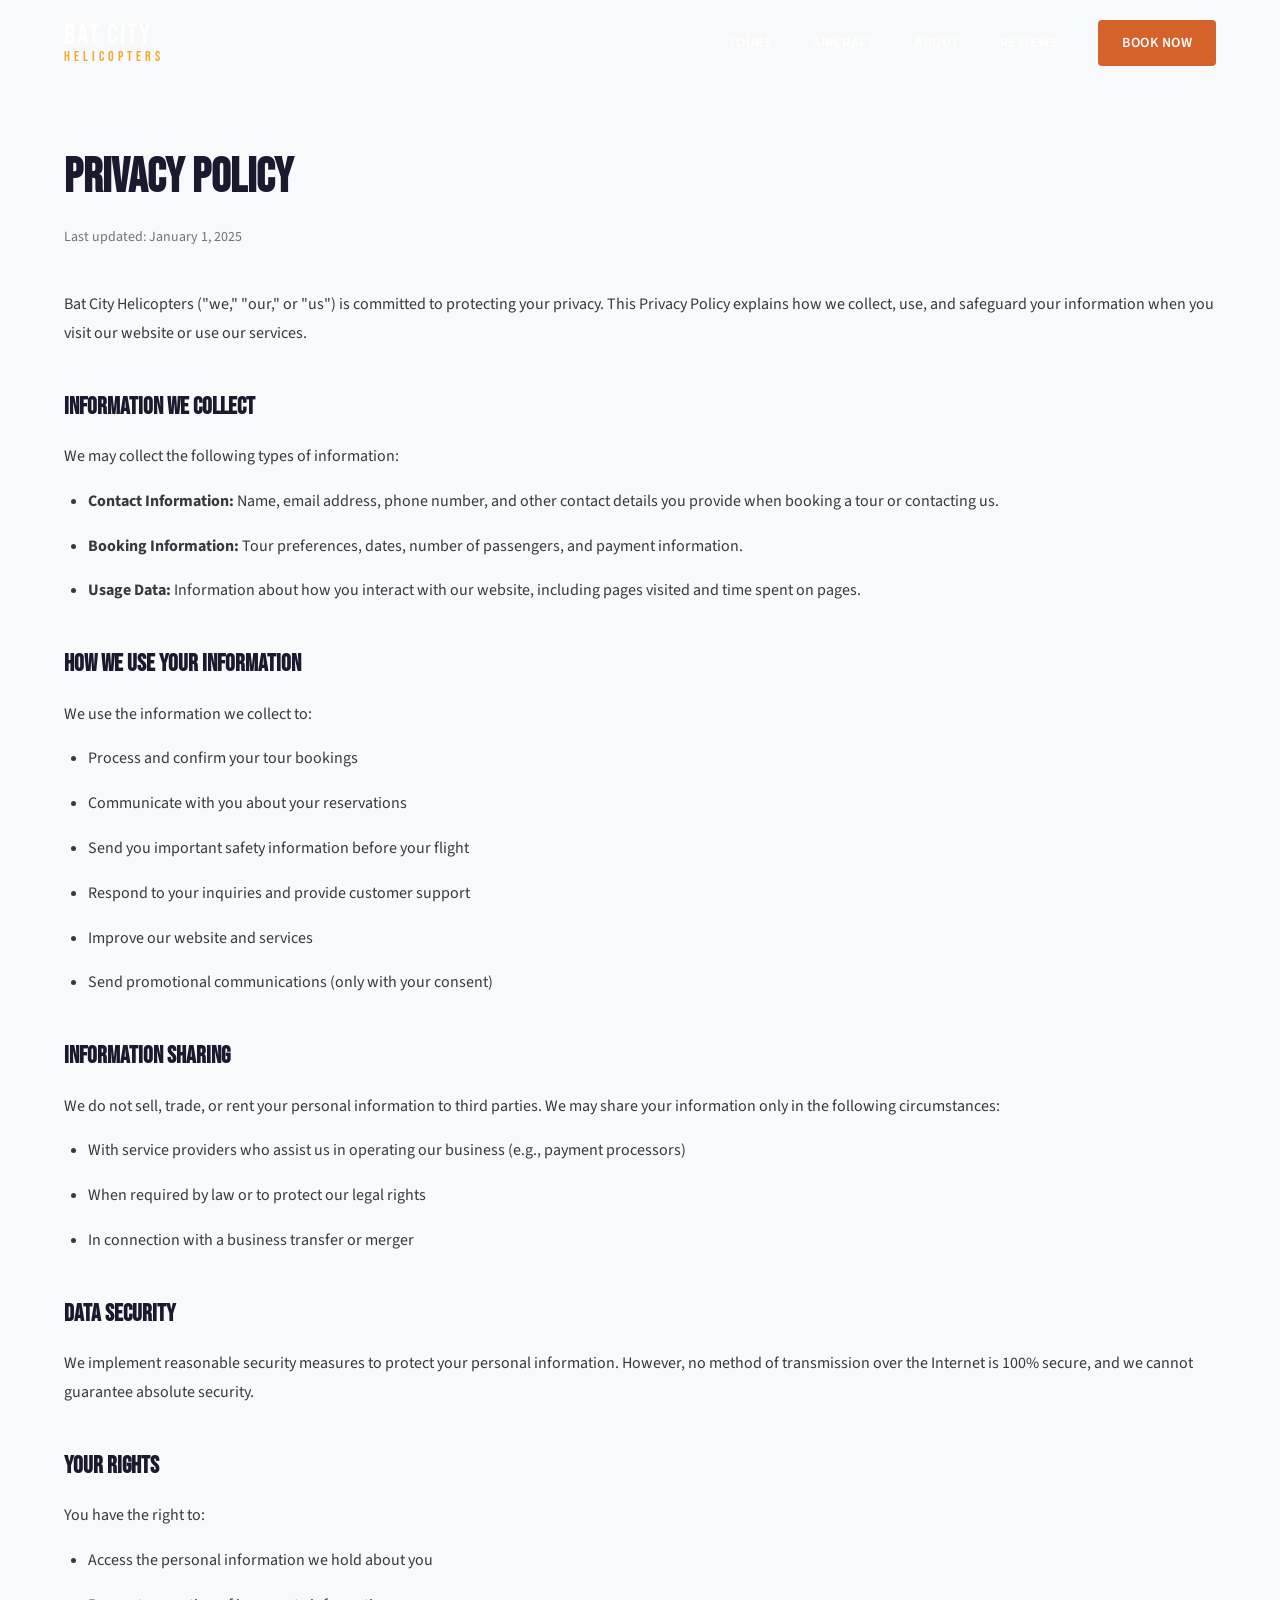
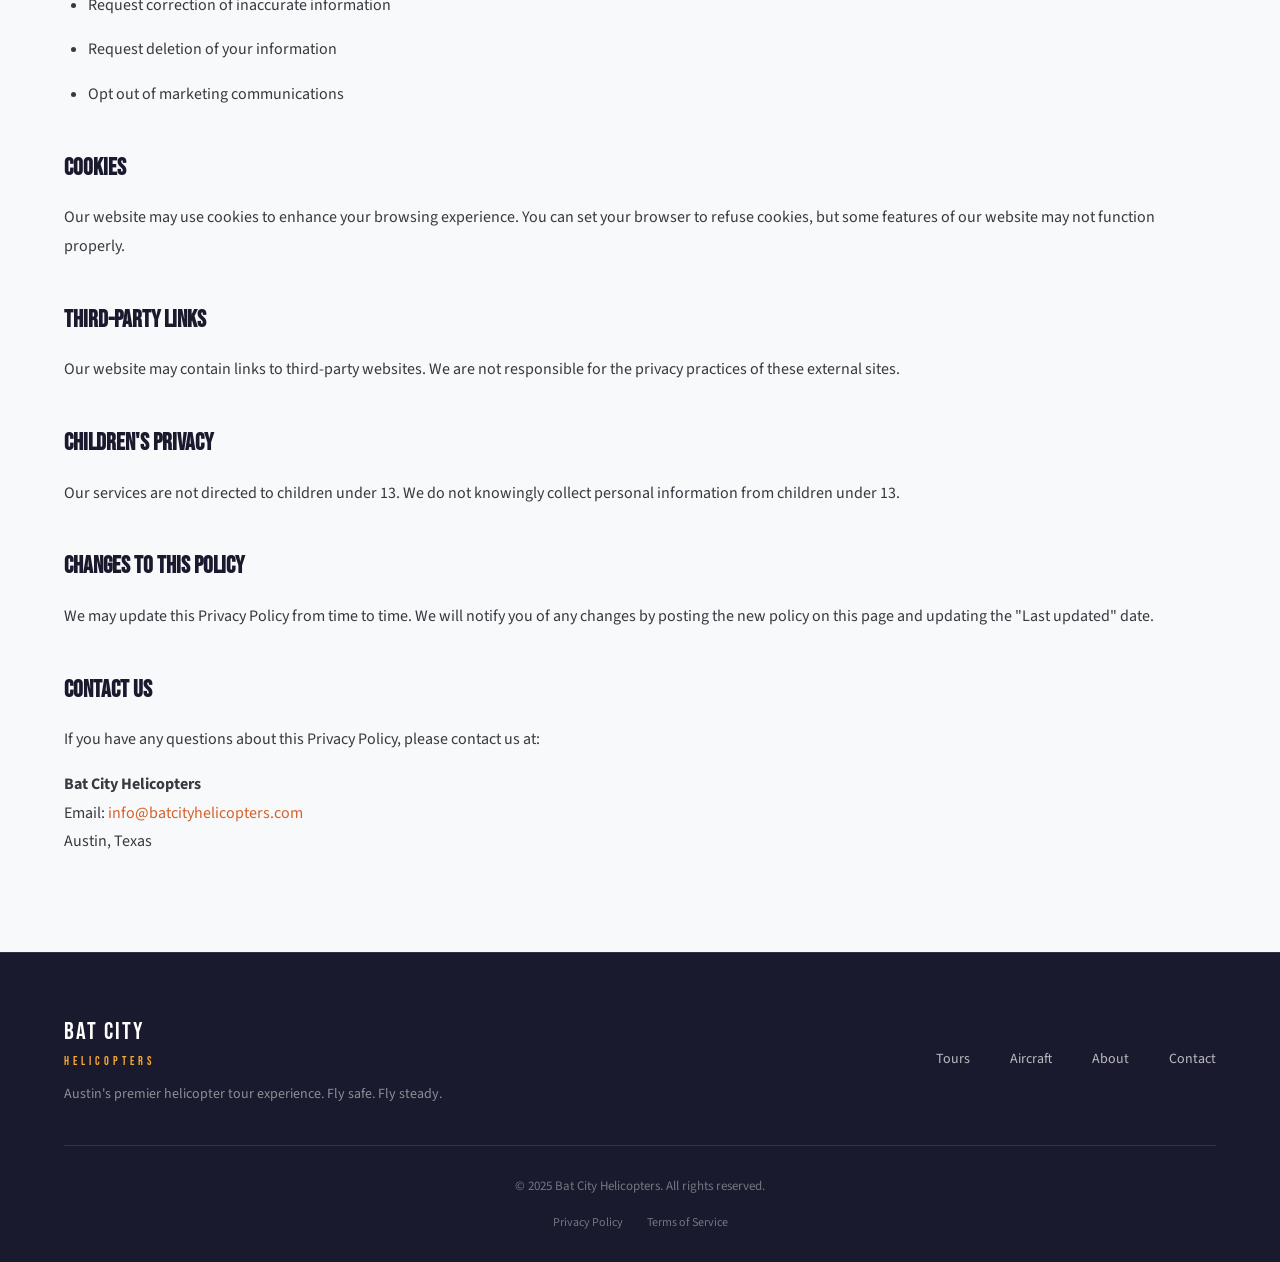
==== privacy.html @ c597d542 "Add business hours and legal pages" ====
<!DOCTYPE html>
<html lang="en">
<head>
    <meta charset="UTF-8">
    <meta name="viewport" content="width=device-width, initial-scale=1.0">
    <title>Privacy Policy | Bat City Helicopters</title>
    <meta name="description" content="Privacy Policy for Bat City Helicopters - Learn how we collect, use, and protect your personal information.">
    <link rel="canonical" href="https://batcityhelicopters.com/privacy.html">
    <link rel="icon" type="image/svg+xml" href="favicon.svg">
    <link rel="preconnect" href="https://fonts.googleapis.com">
    <link rel="preconnect" href="https://fonts.gstatic.com" crossorigin>
    <link href="https://fonts.googleapis.com/css2?family=Bebas+Neue&family=Source+Sans+3:wght@300;400;600;700&display=swap" rel="stylesheet">
    <link rel="stylesheet" href="styles.css">
</head>
<body>
    <!-- Navigation -->
    <nav class="nav scrolled">
        <div class="nav-container">
            <a href="index.html" class="logo">
                <span class="logo-bat">BAT CITY</span>
                <span class="logo-heli">HELICOPTERS</span>
            </a>
            <div class="nav-links">
                <a href="index.html#tours">Tours</a>
                <a href="index.html#aircraft">Aircraft</a>
                <a href="index.html#about">About</a>
                <a href="index.html#testimonials">Reviews</a>
                <a href="index.html#contact" class="nav-cta">Book Now</a>
            </div>
            <button class="mobile-menu-btn" aria-label="Toggle menu">
                <span></span>
                <span></span>
                <span></span>
            </button>
        </div>
    </nav>

    <main class="legal-page">
        <div class="container">
            <h1>Privacy Policy</h1>
            <p class="last-updated">Last updated: January 1, 2025</p>

            <p>Bat City Helicopters ("we," "our," or "us") is committed to protecting your privacy. This Privacy Policy explains how we collect, use, and safeguard your information when you visit our website or use our services.</p>

            <h2>Information We Collect</h2>
            <p>We may collect the following types of information:</p>
            <ul>
                <li><strong>Contact Information:</strong> Name, email address, phone number, and other contact details you provide when booking a tour or contacting us.</li>
                <li><strong>Booking Information:</strong> Tour preferences, dates, number of passengers, and payment information.</li>
                <li><strong>Usage Data:</strong> Information about how you interact with our website, including pages visited and time spent on pages.</li>
            </ul>

            <h2>How We Use Your Information</h2>
            <p>We use the information we collect to:</p>
            <ul>
                <li>Process and confirm your tour bookings</li>
                <li>Communicate with you about your reservations</li>
                <li>Send you important safety information before your flight</li>
                <li>Respond to your inquiries and provide customer support</li>
                <li>Improve our website and services</li>
                <li>Send promotional communications (only with your consent)</li>
            </ul>

            <h2>Information Sharing</h2>
            <p>We do not sell, trade, or rent your personal information to third parties. We may share your information only in the following circumstances:</p>
            <ul>
                <li>With service providers who assist us in operating our business (e.g., payment processors)</li>
                <li>When required by law or to protect our legal rights</li>
                <li>In connection with a business transfer or merger</li>
            </ul>

            <h2>Data Security</h2>
            <p>We implement reasonable security measures to protect your personal information. However, no method of transmission over the Internet is 100% secure, and we cannot guarantee absolute security.</p>

            <h2>Your Rights</h2>
            <p>You have the right to:</p>
            <ul>
                <li>Access the personal information we hold about you</li>
                <li>Request correction of inaccurate information</li>
                <li>Request deletion of your information</li>
                <li>Opt out of marketing communications</li>
            </ul>

            <h2>Cookies</h2>
            <p>Our website may use cookies to enhance your browsing experience. You can set your browser to refuse cookies, but some features of our website may not function properly.</p>

            <h2>Third-Party Links</h2>
            <p>Our website may contain links to third-party websites. We are not responsible for the privacy practices of these external sites.</p>

            <h2>Children's Privacy</h2>
            <p>Our services are not directed to children under 13. We do not knowingly collect personal information from children under 13.</p>

            <h2>Changes to This Policy</h2>
            <p>We may update this Privacy Policy from time to time. We will notify you of any changes by posting the new policy on this page and updating the "Last updated" date.</p>

            <h2>Contact Us</h2>
            <p>If you have any questions about this Privacy Policy, please contact us at:</p>
            <p>
                <strong>Bat City Helicopters</strong><br>
                Email: <a href="mailto:info@batcityhelicopters.com">info@batcityhelicopters.com</a><br>
                Austin, Texas
            </p>
        </div>
    </main>

    <!-- Footer -->
    <footer class="footer">
        <div class="container">
            <div class="footer-content">
                <div class="footer-brand">
                    <span class="logo-bat">BAT CITY</span>
                    <span class="logo-heli">HELICOPTERS</span>
                    <p>Austin's premier helicopter tour experience. Fly safe. Fly steady.</p>
                </div>
                <div class="footer-links">
                    <a href="index.html#tours">Tours</a>
                    <a href="index.html#aircraft">Aircraft</a>
                    <a href="index.html#about">About</a>
                    <a href="index.html#contact">Contact</a>
                </div>
            </div>
            <div class="footer-bottom">
                <p>&copy; 2025 Bat City Helicopters. All rights reserved.</p>
                <div class="footer-legal">
                    <a href="privacy.html">Privacy Policy</a>
                    <a href="terms.html">Terms of Service</a>
                </div>
            </div>
        </div>
    </footer>

    <script src="script.js"></script>
</body>
</html>
---- styles.css ----
/* ===================================
   BAT CITY HELICOPTERS - STYLES
   A Texas-inspired, bold design
   =================================== */

:root {
    /* Colors - Warm Texas sunset palette */
    --color-primary: #D4622A;
    --color-primary-dark: #B8501F;
    --color-primary-light: #E8854D;
    --color-accent: #F4A932;
    --color-dark: #1A1A2E;
    --color-dark-blue: #16213E;
    --color-navy: #0F3460;
    --color-cream: #FDF6E3;
    --color-white: #FFFFFF;
    --color-gray-100: #F8F9FA;
    --color-gray-200: #E9ECEF;
    --color-gray-300: #DEE2E6;
    --color-gray-600: #6C757D;
    --color-gray-800: #343A40;
    
    /* Typography */
    --font-display: 'Bebas Neue', sans-serif;
    --font-body: 'Source Sans 3', sans-serif;
    
    /* Spacing */
    --section-padding: 120px;
    --container-width: 1200px;
    
    /* Transitions */
    --transition-fast: 0.2s ease;
    --transition-medium: 0.3s ease;
    --transition-slow: 0.5s ease;
}

/* Reset & Base */
*, *::before, *::after {
    margin: 0;
    padding: 0;
    box-sizing: border-box;
}

html {
    scroll-behavior: smooth;
}

body {
    font-family: var(--font-body);
    font-size: 16px;
    line-height: 1.6;
    color: var(--color-gray-800);
    background-color: var(--color-white);
    overflow-x: hidden;
}

img {
    max-width: 100%;
    height: auto;
    display: block;
}

a {
    text-decoration: none;
    color: inherit;
    transition: color var(--transition-fast);
}

button {
    font-family: inherit;
    cursor: pointer;
    border: none;
    background: none;
}

.container {
    max-width: var(--container-width);
    margin: 0 auto;
    padding: 0 24px;
}

/* ===================================
   NAVIGATION
   =================================== */
.nav {
    position: fixed;
    top: 0;
    left: 0;
    right: 0;
    z-index: 1000;
    padding: 20px 0;
    transition: all var(--transition-medium);
}

.nav.scrolled {
    background: rgba(26, 26, 46, 0.95);
    backdrop-filter: blur(10px);
    padding: 12px 0;
}

.nav-container {
    max-width: var(--container-width);
    margin: 0 auto;
    padding: 0 24px;
    display: flex;
    justify-content: space-between;
    align-items: center;
}

.logo {
    display: flex;
    flex-direction: column;
    line-height: 1;
}

.logo-bat {
    font-family: var(--font-display);
    font-size: 28px;
    color: var(--color-white);
    letter-spacing: 2px;
}

.logo-heli {
    font-family: var(--font-display);
    font-size: 14px;
    color: var(--color-accent);
    letter-spacing: 4px;
}

.nav-links {
    display: flex;
    align-items: center;
    gap: 40px;
}

.nav-links a {
    font-weight: 600;
    font-size: 14px;
    letter-spacing: 0.5px;
    color: var(--color-white);
    text-transform: uppercase;
    position: relative;
}

.nav-links a:not(.nav-cta)::after {
    content: '';
    position: absolute;
    bottom: -4px;
    left: 0;
    width: 0;
    height: 2px;
    background: var(--color-accent);
    transition: width var(--transition-medium);
}

.nav-links a:not(.nav-cta):hover::after {
    width: 100%;
}

.nav-cta {
    background: var(--color-primary);
    padding: 12px 24px;
    border-radius: 4px;
    transition: all var(--transition-fast);
}

.nav-cta:hover {
    background: var(--color-primary-light);
    transform: translateY(-2px);
}

.mobile-menu-btn {
    display: none;
    flex-direction: column;
    gap: 5px;
    padding: 5px;
    z-index: 1001;
}

.mobile-menu-btn span {
    width: 24px;
    height: 2px;
    background: var(--color-white);
    transition: all var(--transition-fast);
    transform-origin: center;
}

/* Hamburger animation when active */
.mobile-menu-btn.active span:nth-child(1) {
    transform: rotate(45deg) translate(5px, 5px);
}

.mobile-menu-btn.active span:nth-child(2) {
    opacity: 0;
}

.mobile-menu-btn.active span:nth-child(3) {
    transform: rotate(-45deg) translate(5px, -5px);
}

/* ===================================
   HERO SECTION
   =================================== */
.hero {
    position: relative;
    min-height: 100vh;
    display: flex;
    align-items: center;
    justify-content: center;
    overflow: hidden;
}

.hero-bg {
    position: absolute;
    inset: 0;
    z-index: -2;
}

.hero-bg img {
    width: 100%;
    height: 100%;
    object-fit: cover;
    transform: scale(1.1);
    animation: heroZoom 20s ease-in-out infinite alternate;
}

@keyframes heroZoom {
    from { transform: scale(1.1); }
    to { transform: scale(1.0); }
}

.hero-overlay {
    position: absolute;
    inset: 0;
    z-index: -1;
    background: linear-gradient(
        135deg,
        rgba(26, 26, 46, 0.9) 0%,
        rgba(15, 52, 96, 0.7) 50%,
        rgba(212, 98, 42, 0.4) 100%
    );
}

.hero-content {
    text-align: center;
    padding: 0 24px;
    animation: fadeInUp 1s ease-out;
}

@keyframes fadeInUp {
    from {
        opacity: 0;
        transform: translateY(40px);
    }
    to {
        opacity: 1;
        transform: translateY(0);
    }
}

.hero-title {
    font-family: var(--font-display);
    font-size: clamp(48px, 12vw, 140px);
    line-height: 0.95;
    color: var(--color-white);
    margin-bottom: 24px;
}

.hero-title-line {
    display: block;
}

.hero-title-line.accent {
    color: var(--color-accent);
    text-shadow: 2px 2px 40px rgba(244, 169, 50, 0.3);
}

.hero-subtitle {
    font-size: clamp(16px, 2.5vw, 22px);
    color: rgba(255, 255, 255, 0.85);
    max-width: 600px;
    margin: 0 auto 40px;
    font-weight: 300;
}

.hero-cta {
    display: flex;
    gap: 16px;
    justify-content: center;
    flex-wrap: wrap;
}

.hero-scroll {
    position: absolute;
    bottom: 40px;
    left: 50%;
    transform: translateX(-50%);
    display: flex;
    flex-direction: column;
    align-items: center;
    gap: 12px;
    color: rgba(255, 255, 255, 0.6);
    font-size: 12px;
    text-transform: uppercase;
    letter-spacing: 2px;
    animation: fadeIn 1s ease-out 0.5s both;
}

@keyframes fadeIn {
    from { opacity: 0; }
    to { opacity: 1; }
}

.scroll-indicator {
    width: 24px;
    height: 40px;
    border: 2px solid rgba(255, 255, 255, 0.3);
    border-radius: 12px;
    position: relative;
}

.scroll-indicator::after {
    content: '';
    position: absolute;
    top: 8px;
    left: 50%;
    transform: translateX(-50%);
    width: 4px;
    height: 8px;
    background: var(--color-accent);
    border-radius: 2px;
    animation: scrollBounce 2s ease-in-out infinite;
}

@keyframes scrollBounce {
    0%, 100% { top: 8px; opacity: 1; }
    50% { top: 20px; opacity: 0.3; }
}

/* ===================================
   BUTTONS
   =================================== */
.btn {
    display: inline-flex;
    align-items: center;
    gap: 10px;
    padding: 16px 32px;
    font-size: 14px;
    font-weight: 700;
    text-transform: uppercase;
    letter-spacing: 1px;
    border-radius: 4px;
    transition: all var(--transition-fast);
}

.btn svg {
    width: 18px;
    height: 18px;
}

.btn-primary {
    background: var(--color-primary);
    color: var(--color-white);
}

.btn-primary:hover {
    background: var(--color-primary-dark);
    transform: translateY(-2px);
    box-shadow: 0 10px 30px rgba(212, 98, 42, 0.3);
}

.btn-secondary {
    background: transparent;
    color: var(--color-white);
    border: 2px solid var(--color-white);
}

.btn-secondary:hover {
    background: var(--color-white);
    color: var(--color-dark);
}

.btn-full {
    width: 100%;
    justify-content: center;
}

.btn-large {
    padding: 20px 40px;
    font-size: 16px;
}

/* ===================================
   STATS BAR
   =================================== */
.stats-bar {
    background: var(--color-dark);
    padding: 60px 0;
}

.stats-bar .container {
    display: grid;
    grid-template-columns: repeat(4, 1fr);
    gap: 40px;
}

.stat {
    text-align: center;
}

.stat-number {
    display: block;
    font-family: var(--font-display);
    font-size: 48px;
    color: var(--color-accent);
    line-height: 1;
    margin-bottom: 8px;
}

.stat-label {
    font-size: 14px;
    color: rgba(255, 255, 255, 0.7);
    text-transform: uppercase;
    letter-spacing: 1px;
}

/* ===================================
   SECTION HEADERS
   =================================== */
.section-header {
    text-align: center;
    max-width: 700px;
    margin: 0 auto 80px;
}

.section-header.light .section-title,
.section-header.light .section-desc {
    color: var(--color-white);
}

.section-header.light .section-tag {
    color: var(--color-accent);
}

.section-tag {
    display: inline-block;
    font-size: 12px;
    font-weight: 700;
    text-transform: uppercase;
    letter-spacing: 3px;
    color: var(--color-primary);
    margin-bottom: 16px;
}

.section-title {
    font-family: var(--font-display);
    font-size: clamp(36px, 6vw, 56px);
    color: var(--color-dark);
    line-height: 1.1;
    margin-bottom: 20px;
}

.section-desc {
    font-size: 18px;
    color: var(--color-gray-600);
    line-height: 1.7;
}

/* ===================================
   TOURS SECTION
   =================================== */
.tours {
    padding: var(--section-padding) 0;
    background: linear-gradient(180deg, var(--color-gray-100) 0%, var(--color-white) 100%);
}

.tour-card {
    background: var(--color-white);
    border-radius: 16px;
    overflow: hidden;
    box-shadow: 0 20px 60px rgba(0, 0, 0, 0.08);
    margin-bottom: 60px;
}

.tour-card:last-child {
    margin-bottom: 0;
}

.tour-featured {
    display: grid;
    grid-template-columns: 1fr 1fr;
}

.tour-gallery {
    padding: 24px;
    background: var(--color-gray-100);
}

.tour-gallery-main {
    border-radius: 12px;
    overflow: hidden;
    margin-bottom: 16px;
    aspect-ratio: 4/3;
}

.tour-gallery-main img {
    width: 100%;
    height: 100%;
    object-fit: cover;
    transition: transform var(--transition-slow);
}

.tour-gallery-main:hover img {
    transform: scale(1.05);
}

.tour-gallery-thumbs {
    display: grid;
    grid-template-columns: repeat(4, 1fr);
    gap: 12px;
}

.thumb {
    border-radius: 8px;
    overflow: hidden;
    aspect-ratio: 1;
    opacity: 0.6;
    transition: all var(--transition-fast);
    border: 3px solid transparent;
}

.thumb:hover,
.thumb.active {
    opacity: 1;
}

.thumb.active {
    border-color: var(--color-primary);
}

.thumb img {
    width: 100%;
    height: 100%;
    object-fit: cover;
}

.tour-info {
    padding: 48px;
    display: flex;
    flex-direction: column;
}

.tour-badge {
    display: inline-block;
    background: var(--color-primary);
    color: var(--color-white);
    padding: 6px 16px;
    border-radius: 50px;
    font-size: 11px;
    font-weight: 700;
    text-transform: uppercase;
    letter-spacing: 1px;
    margin-bottom: 16px;
    align-self: flex-start;
}

.tour-badge.secondary {
    background: var(--color-navy);
}

.tour-title {
    font-family: var(--font-display);
    font-size: 36px;
    color: var(--color-dark);
    margin-bottom: 16px;
}

.tour-desc {
    color: var(--color-gray-600);
    line-height: 1.7;
    margin-bottom: 24px;
}

.tour-details {
    display: flex;
    gap: 24px;
    margin-bottom: 32px;
}

.tour-detail {
    display: flex;
    align-items: center;
    gap: 8px;
    color: var(--color-gray-600);
    font-size: 14px;
}

.tour-detail svg {
    width: 20px;
    height: 20px;
    color: var(--color-primary);
}

.tour-pricing {
    background: var(--color-gray-100);
    border-radius: 12px;
    padding: 24px;
    margin-bottom: 24px;
    flex-grow: 1;
}

.tour-pricing h4 {
    font-size: 14px;
    text-transform: uppercase;
    letter-spacing: 1px;
    color: var(--color-gray-600);
    margin-bottom: 16px;
}

.pricing-options {
    display: flex;
    flex-direction: column;
    gap: 12px;
}

.pricing-options.horizontal {
    flex-direction: row;
}

.pricing-options.horizontal .pricing-option {
    flex: 1;
}

.pricing-option {
    background: var(--color-white);
    border-radius: 8px;
    padding: 16px;
    border: 2px solid var(--color-gray-200);
}

.pricing-header {
    display: flex;
    justify-content: space-between;
    align-items: center;
    margin-bottom: 8px;
}

.aircraft-name {
    font-weight: 700;
    color: var(--color-dark);
}

.price-from {
    font-size: 14px;
    color: var(--color-gray-600);
}

.price-from strong {
    font-size: 24px;
    color: var(--color-primary);
}

.pricing-details {
    display: flex;
    justify-content: space-between;
    font-size: 13px;
    color: var(--color-gray-600);
}

.price-per {
    color: var(--color-primary);
    font-weight: 600;
}

/* Reversed Tour Card (image on right) */
.tour-reverse {
    direction: rtl;
}

.tour-reverse > * {
    direction: ltr;
}

/* 2-thumbnail gallery */
.tour-gallery-thumbs-2 {
    grid-template-columns: repeat(2, 1fr);
    max-width: 280px;
}

/* Horizontal Tour Card */
.tour-horizontal {
    display: grid;
    grid-template-columns: 1fr 1.5fr;
}

.tour-image {
    overflow: hidden;
}

.tour-image img {
    width: 100%;
    height: 100%;
    object-fit: cover;
    transition: transform var(--transition-slow);
}

.tour-horizontal:hover .tour-image img {
    transform: scale(1.05);
}

/* ===================================
   AIRCRAFT SECTION
   =================================== */
.aircraft {
    padding: var(--section-padding) 0;
    background: linear-gradient(135deg, var(--color-dark) 0%, var(--color-dark-blue) 100%);
}

.aircraft-grid {
    display: grid;
    grid-template-columns: repeat(2, 1fr);
    gap: 40px;
}

.aircraft-card {
    background: rgba(255, 255, 255, 0.03);
    border: 1px solid rgba(255, 255, 255, 0.1);
    border-radius: 16px;
    overflow: hidden;
    transition: all var(--transition-medium);
}

.aircraft-card:hover {
    transform: translateY(-8px);
    border-color: var(--color-primary);
    box-shadow: 0 30px 60px rgba(0, 0, 0, 0.3);
}

.aircraft-image {
    padding: 40px;
    background: linear-gradient(135deg, rgba(255, 255, 255, 0.05) 0%, transparent 100%);
    display: flex;
    align-items: center;
    justify-content: center;
    min-height: 280px;
}

.aircraft-image img {
    max-height: 200px;
    object-fit: contain;
    transition: transform var(--transition-medium);
}

.aircraft-card:hover .aircraft-image img {
    transform: scale(1.1);
}

.aircraft-info {
    padding: 32px;
}

.aircraft-info h3 {
    font-family: var(--font-display);
    font-size: 28px;
    color: var(--color-white);
    margin-bottom: 8px;
}

.aircraft-subtitle {
    display: block;
    font-size: 13px;
    text-transform: uppercase;
    letter-spacing: 2px;
    color: var(--color-accent);
    margin-bottom: 16px;
}

.aircraft-info p {
    color: rgba(255, 255, 255, 0.7);
    line-height: 1.7;
    margin-bottom: 24px;
}

.aircraft-specs {
    list-style: none;
    border-top: 1px solid rgba(255, 255, 255, 0.1);
    padding-top: 24px;
}

.aircraft-specs li {
    display: flex;
    justify-content: space-between;
    padding: 12px 0;
    border-bottom: 1px solid rgba(255, 255, 255, 0.05);
}

.aircraft-specs li:last-child {
    border-bottom: none;
}

.aircraft-specs strong {
    color: rgba(255, 255, 255, 0.5);
    font-size: 12px;
    text-transform: uppercase;
    letter-spacing: 1px;
}

.aircraft-specs span {
    color: var(--color-white);
    font-weight: 600;
}

/* ===================================
   ABOUT SECTION
   =================================== */
.about {
    padding: var(--section-padding) 0;
    background: var(--color-cream);
}

.about-content {
    display: grid;
    grid-template-columns: 1fr 1.2fr;
    gap: 80px;
    align-items: center;
}

.about-image {
    position: relative;
}

.about-image img {
    border-radius: 16px;
    box-shadow: 0 30px 60px rgba(0, 0, 0, 0.15);
}

.about-image::before {
    content: '';
    position: absolute;
    top: -20px;
    left: -20px;
    right: 20px;
    bottom: 20px;
    border: 3px solid var(--color-primary);
    border-radius: 16px;
    z-index: -1;
}

.about-image-caption {
    position: absolute;
    bottom: -16px;
    left: 24px;
    background: var(--color-primary);
    color: var(--color-white);
    padding: 12px 24px;
    font-size: 13px;
    font-weight: 700;
    text-transform: uppercase;
    letter-spacing: 1px;
    border-radius: 4px;
}

.about-text .section-tag {
    margin-bottom: 8px;
}

.about-text .section-title {
    margin-bottom: 32px;
}

.about-quote {
    font-size: 20px;
    font-style: italic;
    color: var(--color-dark);
    line-height: 1.8;
    position: relative;
    padding-left: 32px;
    border-left: 4px solid var(--color-primary);
    margin-bottom: 24px;
}

.about-disclaimer {
    font-size: 12px;
    color: var(--color-gray-600);
    font-style: italic;
    margin-bottom: 40px;
}

.about-credentials {
    display: flex;
    gap: 40px;
}

.credential {
    text-align: center;
}

.credential-number {
    display: block;
    font-family: var(--font-display);
    font-size: 36px;
    color: var(--color-primary);
    line-height: 1;
    margin-bottom: 4px;
}

.credential-label {
    font-size: 12px;
    color: var(--color-gray-600);
    text-transform: uppercase;
    letter-spacing: 1px;
}

/* ===================================
   TESTIMONIALS SECTION
   =================================== */
.testimonials {
    padding: var(--section-padding) 0;
    background: var(--color-white);
}

.testimonial-grid {
    display: grid;
    grid-template-columns: repeat(3, 1fr);
    gap: 32px;
}

.testimonial-card {
    background: var(--color-gray-100);
    border-radius: 16px;
    padding: 32px;
    transition: all var(--transition-medium);
}

.testimonial-card:hover {
    transform: translateY(-8px);
    box-shadow: 0 20px 40px rgba(0, 0, 0, 0.1);
}

.testimonial-stars {
    color: var(--color-accent);
    font-size: 20px;
    letter-spacing: 4px;
    margin-bottom: 20px;
}

.testimonial-text {
    font-size: 16px;
    line-height: 1.8;
    color: var(--color-dark);
    margin-bottom: 24px;
}

.testimonial-author {
    display: flex;
    align-items: center;
    gap: 16px;
}

.author-avatar {
    width: 48px;
    height: 48px;
    background: var(--color-primary);
    color: var(--color-white);
    border-radius: 50%;
    display: flex;
    align-items: center;
    justify-content: center;
    font-weight: 700;
    font-size: 14px;
}

.author-info {
    display: flex;
    flex-direction: column;
}

.author-name {
    font-weight: 700;
    color: var(--color-dark);
}

.author-tour {
    font-size: 13px;
    color: var(--color-gray-600);
}

/* ===================================
   CONTACT SECTION
   =================================== */
.contact {
    padding: var(--section-padding) 0;
    background: linear-gradient(135deg, var(--color-dark) 0%, var(--color-navy) 100%);
}

.contact-content {
    display: grid;
    grid-template-columns: 1fr 1fr;
    gap: 80px;
    align-items: center;
}

.contact-info .section-tag {
    color: var(--color-accent);
}

.contact-info .section-title {
    color: var(--color-white);
}

.contact-info p {
    color: rgba(255, 255, 255, 0.7);
    font-size: 18px;
    line-height: 1.7;
    margin-bottom: 32px;
}

.contact-details {
    margin-bottom: 40px;
}

.contact-item {
    display: flex;
    align-items: center;
    gap: 16px;
    padding: 16px 0;
    color: var(--color-white);
    transition: all var(--transition-fast);
}

.contact-item:hover {
    color: var(--color-accent);
}

.contact-item svg {
    width: 24px;
    height: 24px;
    color: var(--color-primary);
}

.contact-image {
    border-radius: 16px;
    overflow: hidden;
    box-shadow: 0 30px 60px rgba(0, 0, 0, 0.3);
}

.contact-image img {
    width: 100%;
    height: 100%;
    object-fit: cover;
}

/* ===================================
   FOOTER
   =================================== */
.footer {
    background: var(--color-dark);
    padding: 60px 0 30px;
    border-top: 1px solid rgba(255, 255, 255, 0.1);
}

.footer-content {
    display: flex;
    justify-content: space-between;
    align-items: center;
    padding-bottom: 40px;
    border-bottom: 1px solid rgba(255, 255, 255, 0.1);
}

.footer-brand {
    display: flex;
    flex-direction: column;
}

.footer-brand .logo-bat {
    font-size: 24px;
}

.footer-brand .logo-heli {
    font-size: 12px;
    margin-bottom: 12px;
}

.footer-brand p {
    color: rgba(255, 255, 255, 0.5);
    font-size: 14px;
}

.footer-links {
    display: flex;
    gap: 40px;
}

.footer-links a {
    color: rgba(255, 255, 255, 0.7);
    font-size: 14px;
    transition: color var(--transition-fast);
}

.footer-links a:hover {
    color: var(--color-accent);
}

.footer-bottom {
    padding-top: 30px;
    text-align: center;
}

.footer-bottom p {
    color: rgba(255, 255, 255, 0.4);
    font-size: 13px;
}

.footer-legal {
    margin-top: 16px;
    display: flex;
    justify-content: center;
    gap: 24px;
}

.footer-legal a {
    color: rgba(255, 255, 255, 0.4);
    font-size: 12px;
    transition: color var(--transition-fast);
}

.footer-legal a:hover {
    color: var(--color-accent);
}

/* Legal Pages */
.legal-page {
    padding: 140px 0 80px;
    min-height: 100vh;
    background: var(--color-gray-100);
}

.legal-page h1 {
    font-family: var(--font-display);
    font-size: 48px;
    color: var(--color-dark);
    margin-bottom: 8px;
}

.legal-page .last-updated {
    color: var(--color-gray-600);
    font-size: 14px;
    margin-bottom: 40px;
}

.legal-page h2 {
    font-family: var(--font-display);
    font-size: 24px;
    color: var(--color-dark);
    margin-top: 40px;
    margin-bottom: 16px;
}

.legal-page p,
.legal-page li {
    color: var(--color-gray-800);
    line-height: 1.8;
    margin-bottom: 16px;
}

.legal-page ul {
    margin-left: 24px;
    margin-bottom: 24px;
}

.legal-page a {
    color: var(--color-primary);
}

.legal-page a:hover {
    text-decoration: underline;
}

/* ===================================
   RESPONSIVE DESIGN
   =================================== */
@media (max-width: 1024px) {
    :root {
        --section-padding: 80px;
    }
    
    .tour-featured,
    .tour-horizontal {
        grid-template-columns: 1fr;
    }
    
    .tour-reverse {
        direction: ltr;
    }
    
    .aircraft-grid {
        grid-template-columns: 1fr;
    }
    
    .about-content {
        grid-template-columns: 1fr;
        gap: 60px;
    }
    
    .about-image {
        max-width: 500px;
        margin: 0 auto;
    }
    
    .testimonial-grid {
        grid-template-columns: 1fr;
        max-width: 600px;
        margin: 0 auto;
    }
    
    .contact-content {
        grid-template-columns: 1fr;
        gap: 60px;
    }
    
    .contact-image {
        max-width: 500px;
        margin: 0 auto;
    }
}

@media (max-width: 768px) {
    .nav-links {
        display: none;
        position: fixed;
        top: 0;
        left: 0;
        right: 0;
        bottom: 0;
        background: rgba(26, 26, 46, 0.98);
        flex-direction: column;
        justify-content: center;
        align-items: center;
        gap: 32px;
        z-index: 1000;
    }
    
    .nav-links.active {
        display: flex;
    }
    
    .nav-links a {
        font-size: 24px;
        font-family: var(--font-display);
        letter-spacing: 2px;
    }
    
    .nav-links a::after {
        display: none;
    }
    
    .nav-cta {
        margin-top: 16px;
        padding: 16px 32px;
        font-size: 18px;
    }
    
    .mobile-menu-btn {
        display: flex;
    }
    
    .stats-bar .container {
        grid-template-columns: repeat(2, 1fr);
        gap: 30px;
    }
    
    .stat-number {
        font-size: 36px;
    }
    
    .tour-info {
        padding: 32px;
    }
    
    .tour-title {
        font-size: 28px;
    }
    
    .tour-details {
        flex-direction: column;
        gap: 12px;
    }
    
    .pricing-options.horizontal {
        flex-direction: column;
    }
    
    .about-credentials {
        justify-content: center;
    }
    
    .footer-content {
        flex-direction: column;
        gap: 30px;
        text-align: center;
    }
    
    .footer-links {
        gap: 24px;
    }
}

@media (max-width: 480px) {
    .hero-cta {
        flex-direction: column;
    }
    
    .btn {
        width: 100%;
        justify-content: center;
    }
    
    .stats-bar .container {
        grid-template-columns: 1fr;
    }
    
    .tour-gallery-thumbs {
        grid-template-columns: repeat(4, 1fr);
        gap: 8px;
    }
    
    .about-credentials {
        flex-wrap: wrap;
        gap: 24px;
    }
    
    .footer-links {
        flex-wrap: wrap;
        justify-content: center;
    }
}
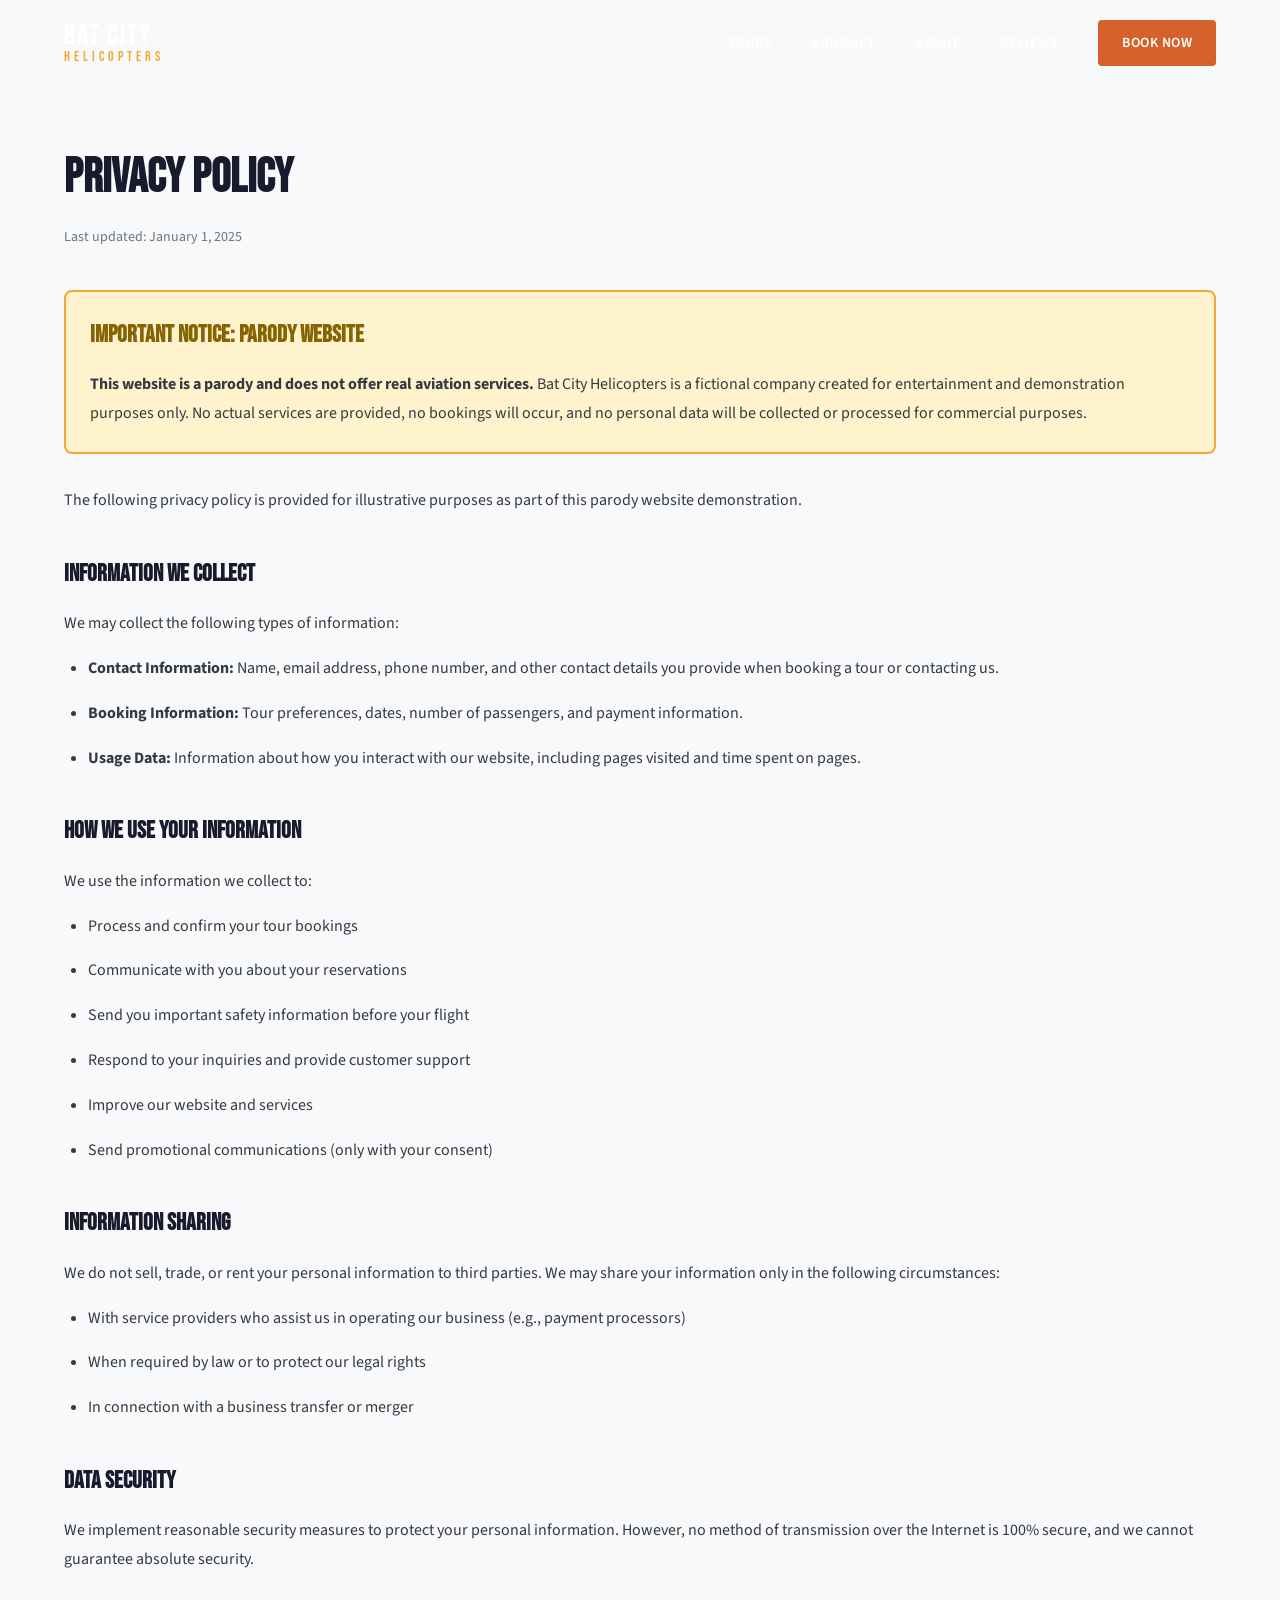
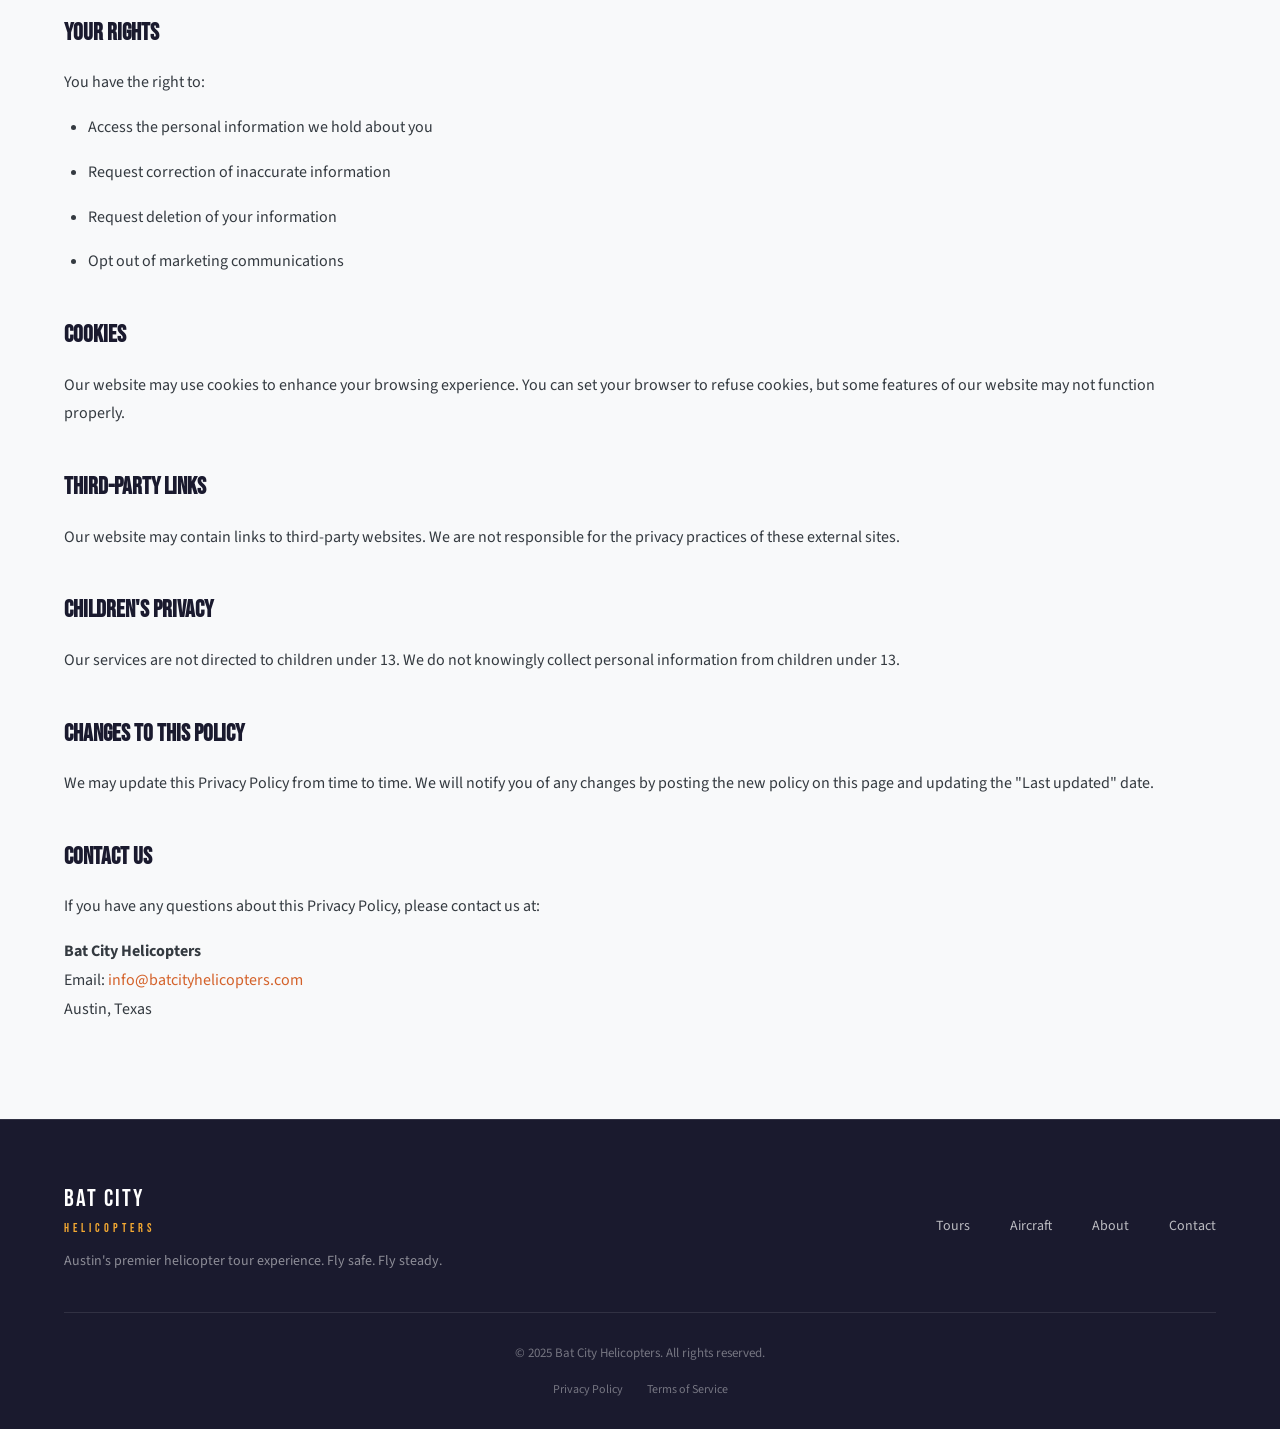
==== commit e1079434: "Add parody disclaimer to legal pages" ====
--- a/privacy.html
+++ b/privacy.html
@@ -40,7 +40,12 @@
             <h1>Privacy Policy</h1>
             <p class="last-updated">Last updated: January 1, 2025</p>
 
-            <p>Bat City Helicopters ("we," "our," or "us") is committed to protecting your privacy. This Privacy Policy explains how we collect, use, and safeguard your information when you visit our website or use our services.</p>
+            <div class="legal-notice" style="background: #FFF3CD; border: 2px solid #F4A932; border-radius: 8px; padding: 24px; margin-bottom: 32px;">
+                <h2 style="margin-top: 0; color: #856404;">Important Notice: Parody Website</h2>
+                <p style="margin-bottom: 0;"><strong>This website is a parody and does not offer real aviation services.</strong> Bat City Helicopters is a fictional company created for entertainment and demonstration purposes only. No actual services are provided, no bookings will occur, and no personal data will be collected or processed for commercial purposes.</p>
+            </div>
+
+            <p>The following privacy policy is provided for illustrative purposes as part of this parody website demonstration.</p>
 
             <h2>Information We Collect</h2>
             <p>We may collect the following types of information:</p>
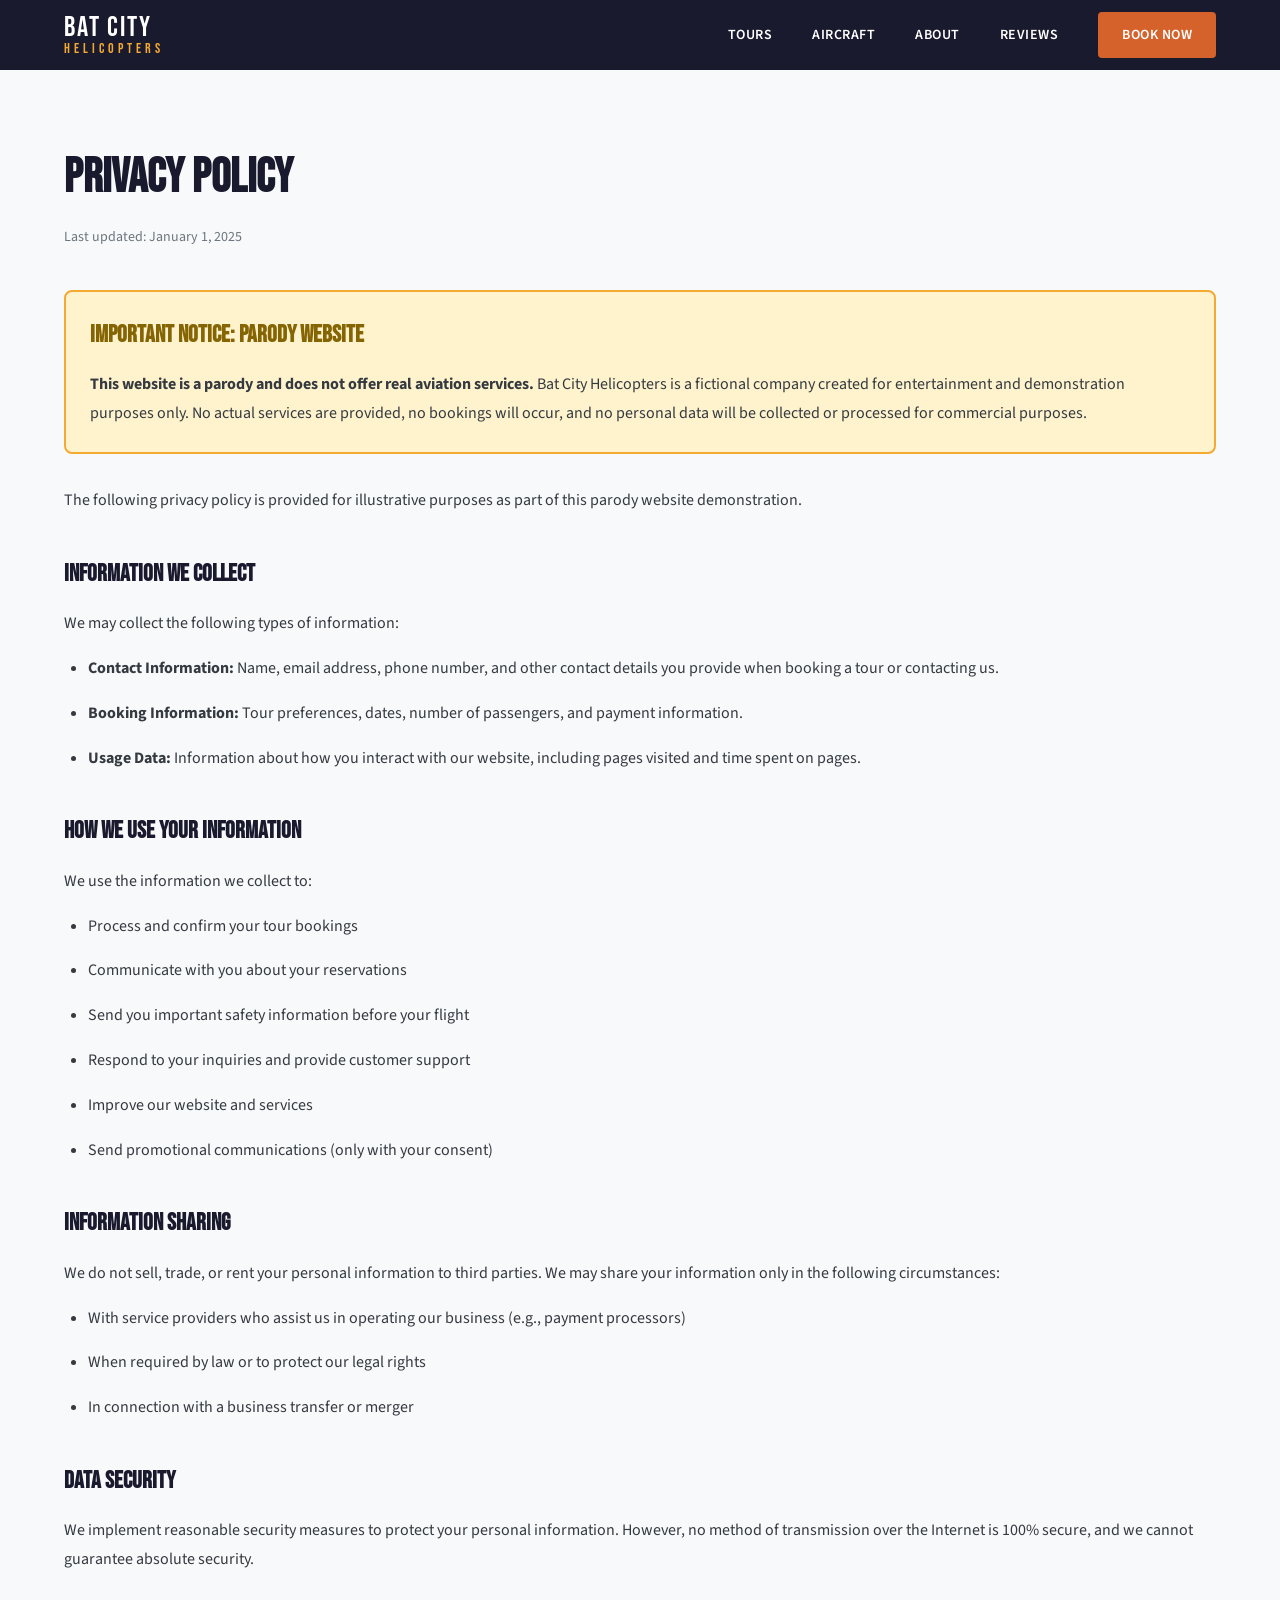
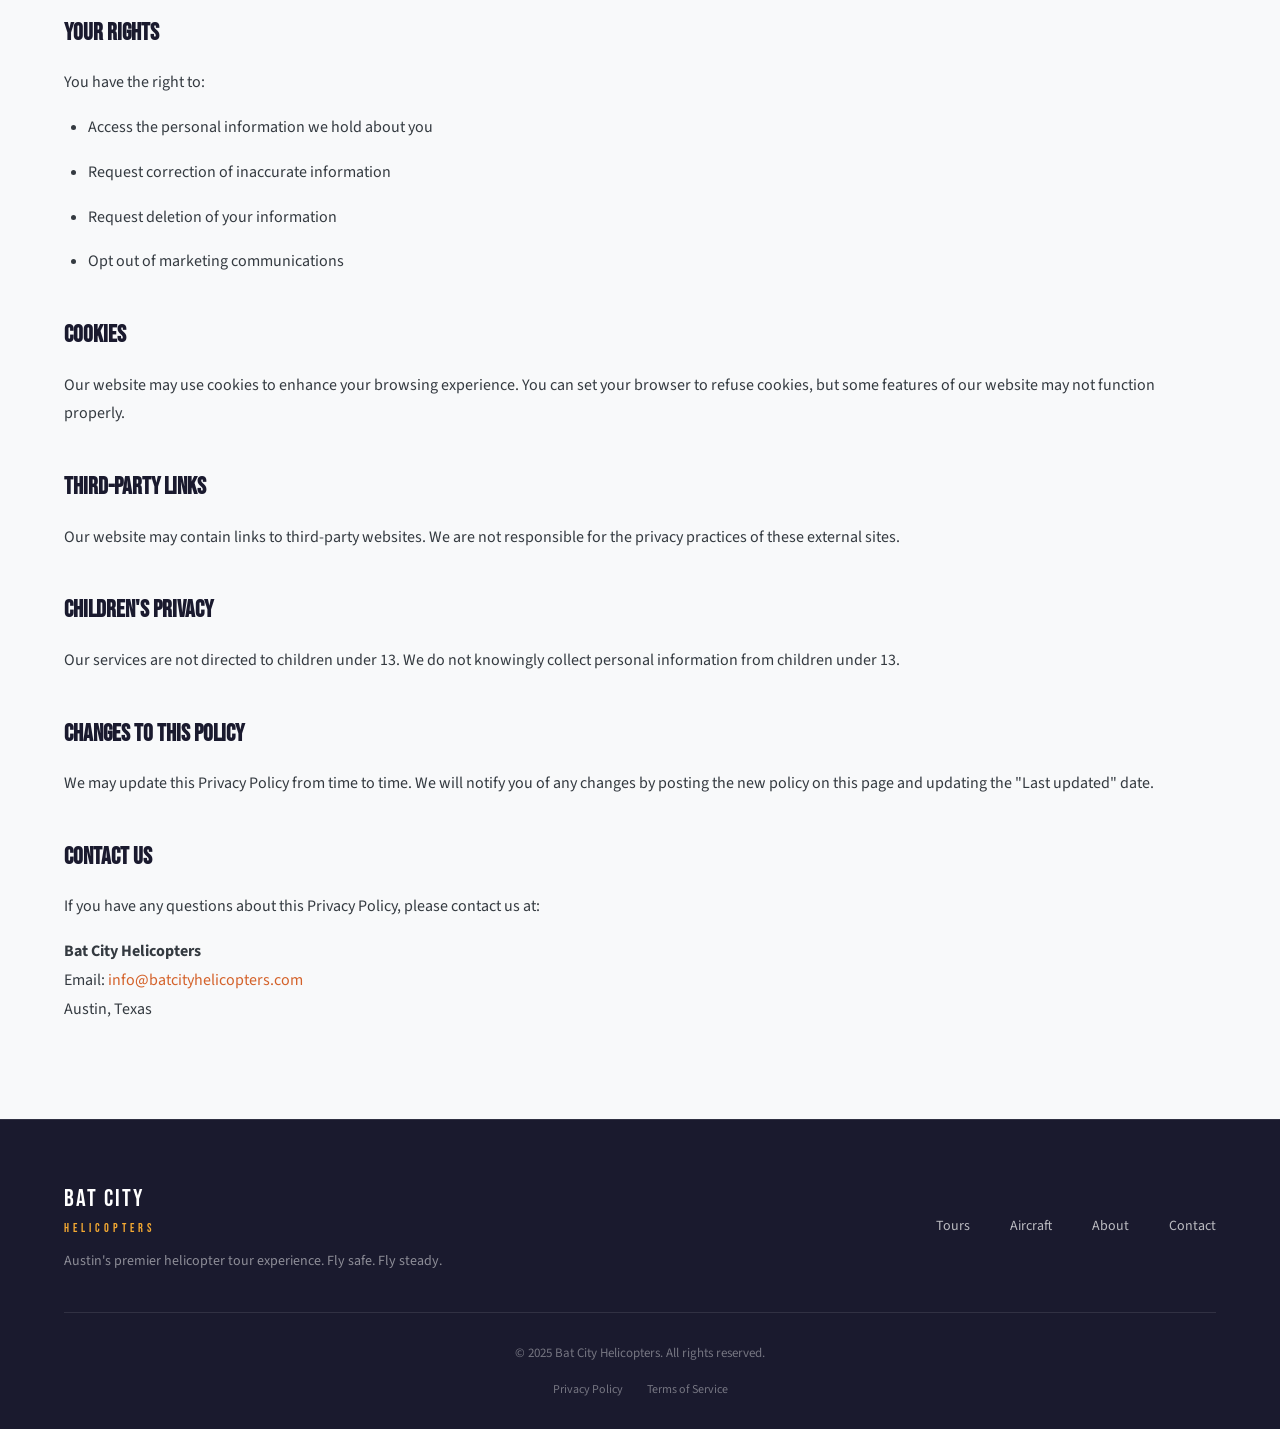
==== commit 0b14a8a2: "Fix nav readability on legal pages with solid background" ====
--- a/privacy.html
+++ b/privacy.html
@@ -14,7 +14,7 @@
 </head>
 <body>
     <!-- Navigation -->
-    <nav class="nav scrolled">
+    <nav class="nav nav-solid">
         <div class="nav-container">
             <a href="index.html" class="logo">
                 <span class="logo-bat">BAT CITY</span>
--- a/styles.css
+++ b/styles.css
@@ -98,6 +98,11 @@
     padding: 12px 0;
 }
 
+.nav.nav-solid {
+    background: var(--color-dark);
+    padding: 12px 0;
+}
+
 .nav-container {
     max-width: var(--container-width);
     margin: 0 auto;
